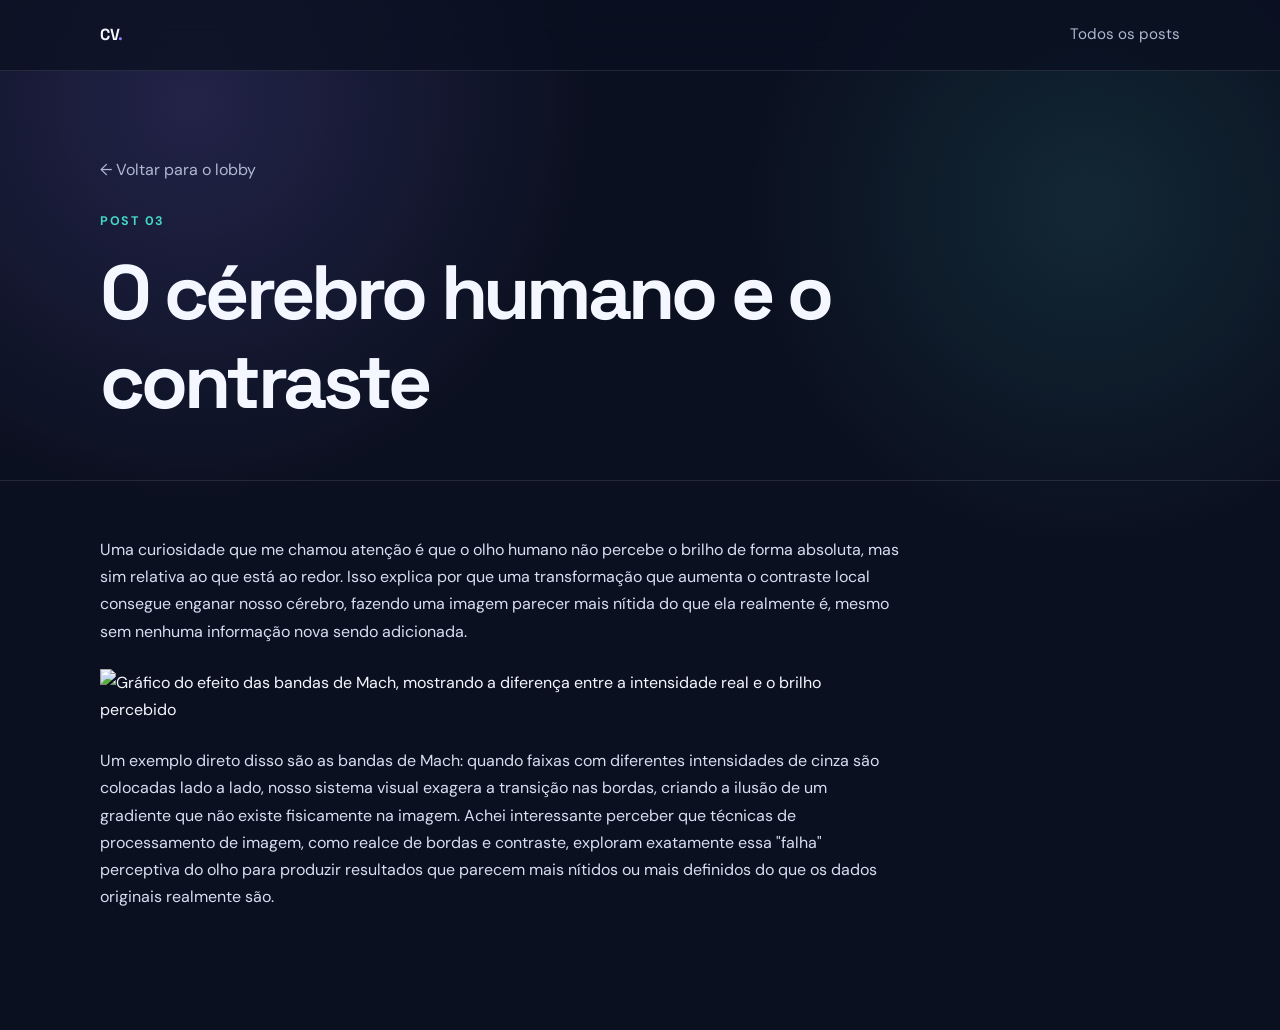
==== posts/post-03.html @ df96f686 "Fix text clarity in post-03.html" ====
<!DOCTYPE html>
<html lang="pt-BR">
<head>
  <meta charset="UTF-8">
  <meta name="viewport" content="width=device-width, initial-scale=1.0">
  <title>Post 03 — Computação Visual</title>
  <link rel="stylesheet" href="../assets/style.css">
</head>
<body>
  <nav class="nav">
    <div class="container nav-inner">
      <a class="logo" href="../">CV<span>.</span></a>
      <a class="nav-link" href="../#posts">Todos os posts</a>
    </div>
  </nav>
  <header class="post-header">
    <div class="container">
      <a class="back" href="../">← Voltar para o lobby</a>
      <div class="eyebrow">Post 03</div>
      <h1>O cérebro humano e o contraste</h1>
    </div>
  </header>
  <main class="container">
    <article class="article">
      <p>
        Uma curiosidade que me chamou atenção é que o olho humano não percebe o brilho de forma absoluta, mas sim relativa ao que está ao redor. Isso explica por que uma transformação que aumenta o contraste local consegue enganar nosso cérebro, fazendo uma imagem parecer mais nítida do que ela realmente é, mesmo sem nenhuma informação nova sendo adicionada.
      </p>

      <img src="../assets/img/mach-bands.png" alt="Gráfico do efeito das bandas de Mach, mostrando a diferença entre a intensidade real e o brilho percebido" style="max-width:100%; height:auto; display:block; margin:24px auto;">

      <p>
        Um exemplo direto disso são as bandas de Mach: quando faixas com diferentes intensidades de cinza são colocadas lado a lado, nosso sistema visual exagera a transição nas bordas, criando a ilusão de um gradiente que não existe fisicamente na imagem. Achei interessante perceber que técnicas de processamento de imagem, como realce de bordas e contraste, exploram exatamente essa "falha" perceptiva do olho para produzir resultados que parecem mais nítidos ou mais definidos do que os dados originais realmente são.
      </p>
    </article>
  </main>
</body>
</html>
---- assets/style.css ----
@import url('https://fonts.googleapis.com/css2?family=DM+Sans:wght@400;500;600;700&family=Space+Grotesk:wght@500;600;700&display=swap');

:root {
  --bg: #0b1020;
  --bg-soft: #11182c;
  --card: rgba(20, 29, 51, .78);
  --text: #f4f7ff;
  --muted: #aeb8d0;
  --line: rgba(255,255,255,.10);
  --accent: #8b7cff;
  --accent-2: #45d6c5;
  --max: 1080px;
}

* { box-sizing: border-box; margin: 0; padding: 0; }

html { scroll-behavior: smooth; }

body {
  font-family: "DM Sans", sans-serif;
  background:
    radial-gradient(circle at 15% 10%, rgba(139,124,255,.18), transparent 28%),
    radial-gradient(circle at 85% 20%, rgba(69,214,197,.12), transparent 25%),
    var(--bg);
  color: var(--text);
  line-height: 1.7;
}

a { color: inherit; text-decoration: none; }

.container { width: min(92%, var(--max)); margin: auto; }

.nav {
  position: sticky;
  top: 0;
  z-index: 10;
  backdrop-filter: blur(18px);
  background: rgba(11,16,32,.72);
  border-bottom: 1px solid var(--line);
}

.nav-inner {
  min-height: 70px;
  display: flex;
  align-items: center;
  justify-content: space-between;
  gap: 20px;
}

.logo {
  font-family: "Space Grotesk", sans-serif;
  font-weight: 700;
  letter-spacing: -.03em;
}

.logo span { color: var(--accent); }

.nav-link { color: var(--muted); font-size: .95rem; }
.nav-link:hover { color: var(--text); }

.hero { padding: 105px 0 80px; }

.eyebrow {
  color: var(--accent-2);
  text-transform: uppercase;
  letter-spacing: .14em;
  font-size: .78rem;
  font-weight: 700;
  margin-bottom: 16px;
}

h1, h2, h3 {
  font-family: "Space Grotesk", sans-serif;
  line-height: 1.15;
}

.hero h1 {
  max-width: 820px;
  font-size: clamp(3rem, 8vw, 6.2rem);
  letter-spacing: -.065em;
}

.hero h1 span {
  background: linear-gradient(110deg, #fff, #bcb3ff 55%, #75e9dc);
  -webkit-background-clip: text;
  color: transparent;
}

.hero p {
  max-width: 680px;
  color: var(--muted);
  font-size: 1.12rem;
  margin-top: 24px;
}

.posts {
  padding: 30px 0 100px;
}

.section-title { font-size: 2rem; margin-bottom: 28px; }

.grid {
  display: grid;
  grid-template-columns: repeat(2, 1fr);
  gap: 20px;
}

.card {
  display: block;
  padding: 28px;
  min-height: 250px;
  background: linear-gradient(145deg, rgba(255,255,255,.07), rgba(255,255,255,.025));
  border: 1px solid var(--line);
  border-radius: 24px;
  transition: transform .25s ease, border-color .25s ease, background .25s ease;
}

.card:hover {
  transform: translateY(-5px);
  border-color: rgba(139,124,255,.55);
  background: linear-gradient(145deg, rgba(139,124,255,.12), rgba(255,255,255,.035));
}

.card-number { color: var(--accent); font-weight: 700; font-size: .85rem; }
.card h3 { font-size: 1.55rem; margin: 14px 0 12px; }
.card p { color: var(--muted); }

.badge {
  display: inline-block;
  margin-top: 22px;
  padding: 6px 10px;
  border: 1px solid var(--line);
  border-radius: 999px;
  color: var(--muted);
  font-size: .8rem;
}

.post-header {
  padding: 85px 0 55px;
  border-bottom: 1px solid var(--line);
}

.post-header h1 { max-width: 850px; font-size: clamp(2.5rem, 6vw, 4.8rem); letter-spacing: -.05em; }
.post-meta { color: var(--muted); margin-top: 20px; }

.article {
  max-width: 800px;
  padding: 55px 0 100px;
}

.article h2 { font-size: 1.9rem; margin: 52px 0 18px; }
.article h3 { font-size: 1.3rem; margin: 32px 0 12px; }
.article p { color: #d8def0; margin: 0 0 20px; }
.article ul { color: #d8def0; padding-left: 24px; margin-bottom: 22px; }
.article li { margin-bottom: 9px; }

.highlight {
  margin: 32px 0;
  padding: 24px 26px;
  border-left: 3px solid var(--accent);
  background: rgba(139,124,255,.08);
  border-radius: 0 16px 16px 0;
}

.highlight p { margin: 0; color: #eef0ff; }

.concept-grid {
  display: grid;
  grid-template-columns: repeat(2, 1fr);
  gap: 14px;
  margin: 25px 0 30px;
}

.concept {
  padding: 20px;
  border: 1px solid var(--line);
  border-radius: 18px;
  background: rgba(255,255,255,.035);
}

.concept strong { display: block; margin-bottom: 7px; }
.concept span { color: var(--muted); font-size: .94rem; }

footer {
  border-top: 1px solid var(--line);
  color: var(--muted);
  padding: 28px 0;
  font-size: .9rem;
}

.back { display: inline-block; color: var(--muted); margin-bottom: 28px; }
.back:hover { color: var(--text); }

@media (max-width: 700px) {
  .grid, .concept-grid { grid-template-columns: 1fr; }
  .hero { padding-top: 75px; }
  .nav-inner { min-height: 62px; }
}
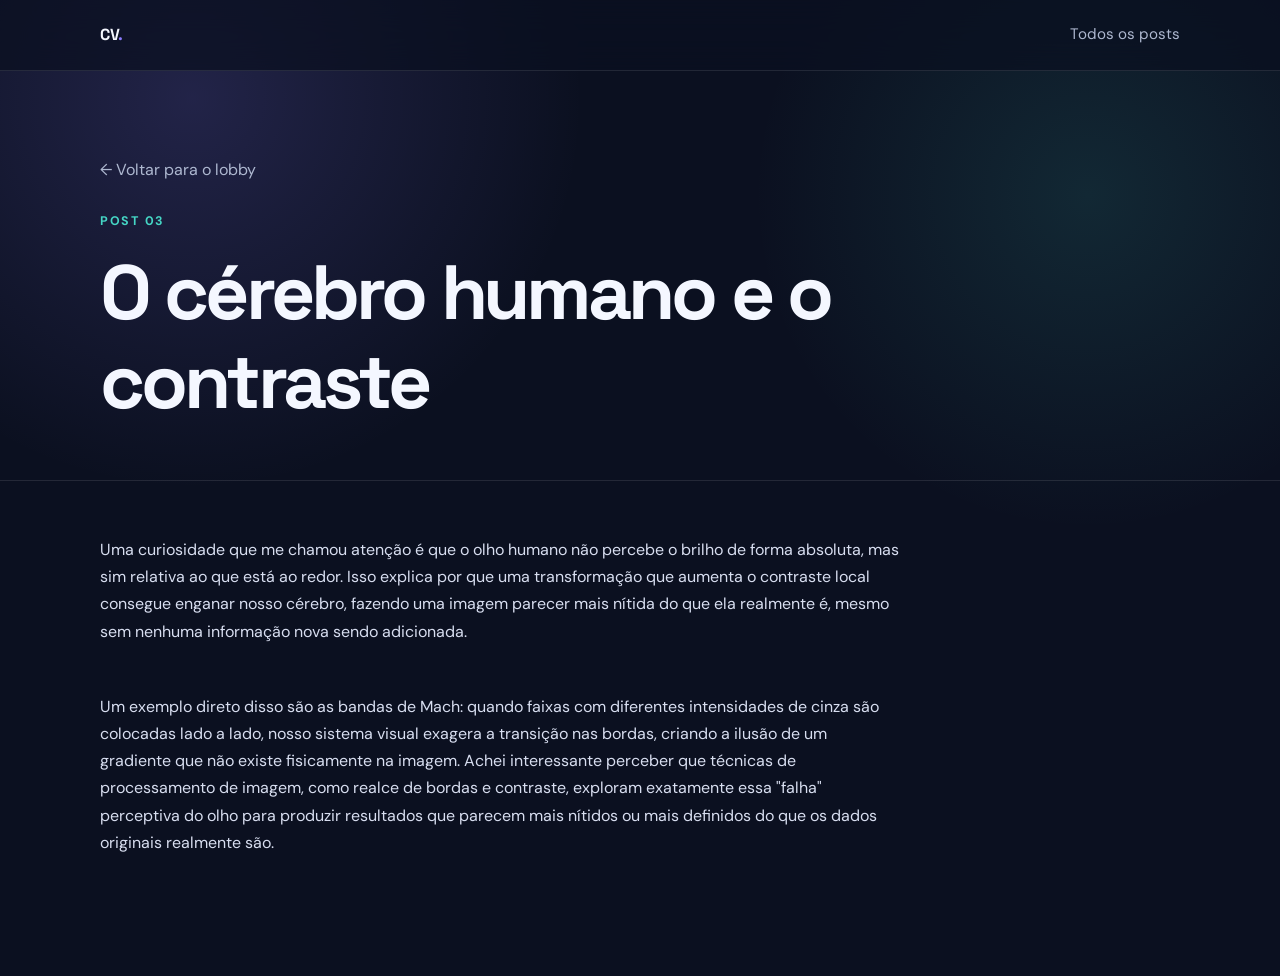
==== commit 388ea995: "Remove alt text from image in post-03.html Removed alt text from image in post-03.html." ====
--- a/posts/post-03.html
+++ b/posts/post-03.html
@@ -26,7 +26,7 @@
         Uma curiosidade que me chamou atenção é que o olho humano não percebe o brilho de forma absoluta, mas sim relativa ao que está ao redor. Isso explica por que uma transformação que aumenta o contraste local consegue enganar nosso cérebro, fazendo uma imagem parecer mais nítida do que ela realmente é, mesmo sem nenhuma informação nova sendo adicionada.
       </p>
 
-      <img src="../assets/img/mach-bands.png" alt="Gráfico do efeito das bandas de Mach, mostrando a diferença entre a intensidade real e o brilho percebido" style="max-width:100%; height:auto; display:block; margin:24px auto;">
+      <img src="https://www.scielo.cl/fbpe/img/rchradiol/v16n2/fig9.10.jpg" alt="" style="max-width:100%; height:auto; display:block; margin:24px auto;">
 
       <p>
         Um exemplo direto disso são as bandas de Mach: quando faixas com diferentes intensidades de cinza são colocadas lado a lado, nosso sistema visual exagera a transição nas bordas, criando a ilusão de um gradiente que não existe fisicamente na imagem. Achei interessante perceber que técnicas de processamento de imagem, como realce de bordas e contraste, exploram exatamente essa "falha" perceptiva do olho para produzir resultados que parecem mais nítidos ou mais definidos do que os dados originais realmente são.
